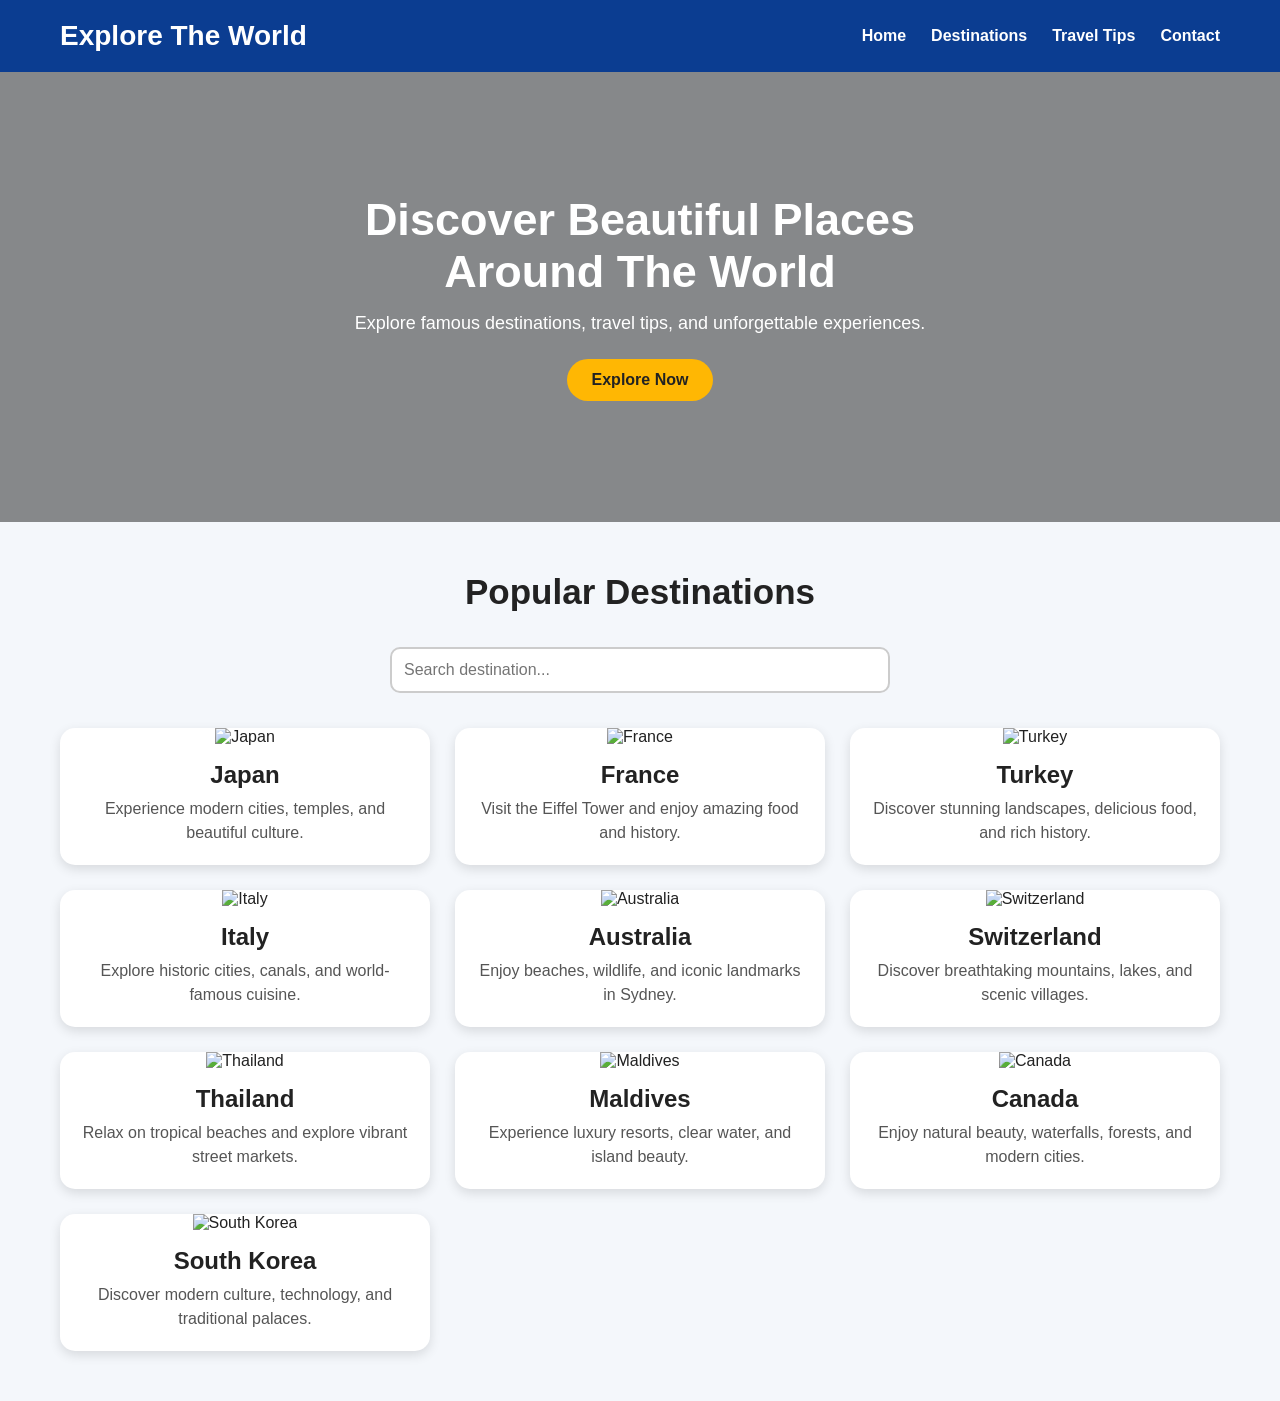
==== index.html @ 4c26094f "Initial website upload" ====
<!DOCTYPE html>
<html lang="en">

<head>
    <meta charset="UTF-8">
    <meta name="viewport" content="width=device-width, initial-scale=1.0">
    <title>Explore The World</title>

    <link rel="stylesheet" href="style.css">
</head>

<body>

    <!-- Navigation Bar -->
    <nav>
        <h1>Explore The World</h1>

        <ul>
            <li><a href="#">Home</a></li>
            <li><a href="#">Destinations</a></li>
            <li><a href="#">Travel Tips</a></li>
            <li><a href="#">Contact</a></li>
        </ul>
    </nav>

    <!-- Hero Section -->
    <section class="hero">

        <div class="hero-text">
            <h2>Discover Beautiful Places Around The World</h2>

            <p>
                Explore famous destinations, travel tips, and unforgettable experiences.
            </p>

            <button>Explore Now</button>
        </div>

    </section>

    <!-- Destination Section -->
    <section class="destinations">

        <h2>Popular Destinations</h2>
        <input type="text" id="searchInput" placeholder="Search destination...">

        <div class="cards">

            <!-- Japan -->
            <div class="card">
                <img src="images/japan.jpg" alt="Japan">

                <h3>Japan</h3>

                <p>Experience modern cities, temples, and beautiful culture.</p>
            </div>

            <!-- France -->
            <div class="card">
                <img src="images/france.jpg" alt="France">

                <h3>France</h3>

                <p>Visit the Eiffel Tower and enjoy amazing food and history.</p>
            </div>

            <!-- Turkey -->
            <div class="card">
                <img src="images/turkey.jpg" alt="Turkey">

                <h3>Turkey</h3>

                <p>Discover stunning landscapes, delicious food, and rich history.</p>
            </div>

            <!-- Italy -->
            <div class="card">
                <img src="images/italy.jpg" alt="Italy">

                <h3>Italy</h3>

                <p>Explore historic cities, canals, and world-famous cuisine.</p>
            </div>

            <!-- Australia -->
            <div class="card">
                <img src="images/australia.jpg" alt="Australia">

                <h3>Australia</h3>

                <p>Enjoy beaches, wildlife, and iconic landmarks in Sydney.</p>
            </div>

            <!-- Switzerland -->
            <div class="card">
                <img src="images/switzerland.jpg" alt="Switzerland">

                <h3>Switzerland</h3>

                <p>Discover breathtaking mountains, lakes, and scenic villages.</p>
            </div>

            <!-- Thailand -->
            <div class="card">
                <img src="images/thailand.jpg" alt="Thailand">

                <h3>Thailand</h3>

                <p>Relax on tropical beaches and explore vibrant street markets.</p>
            </div>

            <!-- Maldives -->
            <div class="card">
                <img src="images/maldives.jpg" alt="Maldives">

                <h3>Maldives</h3>

                <p>Experience luxury resorts, clear water, and island beauty.</p>
            </div>

            <!-- Canada -->
            <div class="card">
                <img src="images/canada.jpg" alt="Canada">

                <h3>Canada</h3>

                <p>Enjoy natural beauty, waterfalls, forests, and modern cities.</p>
            </div>

            <!-- South Korea -->
            <div class="card">
                <img src="images/southkorea.jpg" alt="South Korea">

                <h3>South Korea</h3>

                <p>Discover modern culture, technology, and traditional palaces.</p>
            </div>

        </div>

    </section>

    <script src="script.js"></script>

</body>

</html>
---- style.css ----
* {
    margin: 0;
    padding: 0;
    box-sizing: border-box;
    font-family: Arial, sans-serif;
}

body {
    background-color: #f4f7fb;
    color: #222;
}

nav {
    display: flex;
    justify-content: space-between;
    align-items: center;
    padding: 20px 60px;
    background-color: #0b3d91;
    color: white;
}

nav h1 {
    font-size: 28px;
}

nav ul {
    display: flex;
    list-style: none;
    gap: 25px;
}

nav a {
    color: white;
    text-decoration: none;
    font-weight: bold;
}

.hero {
    height: 450px;
    background: linear-gradient(rgba(0,0,0,0.45), rgba(0,0,0,0.45)), url("images/japan.jpg");
    background-size: cover;
    background-position: center;
    display: flex;
    align-items: center;
    justify-content: center;
    text-align: center;
}

.hero-text {
    color: white;
    max-width: 700px;
}

.hero-text h2 {
    font-size: 45px;
    margin-bottom: 15px;
}

.hero-text p {
    font-size: 18px;
    margin-bottom: 25px;
}

button {
    padding: 12px 25px;
    border: none;
    background-color: #ffb703;
    color: #222;
    font-size: 16px;
    font-weight: bold;
    border-radius: 25px;
    cursor: pointer;
}

.destinations {
    padding: 50px 60px;
    text-align: center;
}

.destinations h2 {
    font-size: 35px;
    margin-bottom: 35px;
}

.cards {
    display: grid;
    grid-template-columns: repeat(3, 1fr);
    gap: 25px;
}

.card {
    background-color: white;
    border-radius: 15px;
    overflow: hidden;
    box-shadow: 0 4px 12px rgba(0,0,0,0.12);
    transition: 0.3s;
}

.card:hover {
    transform: translateY(-8px);
}

.card img {
    width: 100%;
    height: 220px;
    object-fit: cover;
}

.card h3 {
    font-size: 24px;
    margin: 15px 0 8px;
}

.card p {
    padding: 0 18px 20px;
    line-height: 1.5;
    color: #555;
}

@media (max-width: 900px) {
    .cards {
        grid-template-columns: repeat(2, 1fr);
    }

    nav {
        padding: 20px 30px;
    }
}

@media (max-width: 600px) {
    nav {
        flex-direction: column;
        gap: 15px;
    }

    nav ul {
        flex-direction: column;
        text-align: center;
    }

    .cards {
        grid-template-columns: 1fr;
    }

    .hero-text h2 {
        font-size: 32px;
    }
}
#searchInput {
    width: 60%;
    max-width: 500px;
    padding: 12px;
    margin-bottom: 35px;
    border: 2px solid #ccc;
    border-radius: 10px;
    font-size: 16px;
}
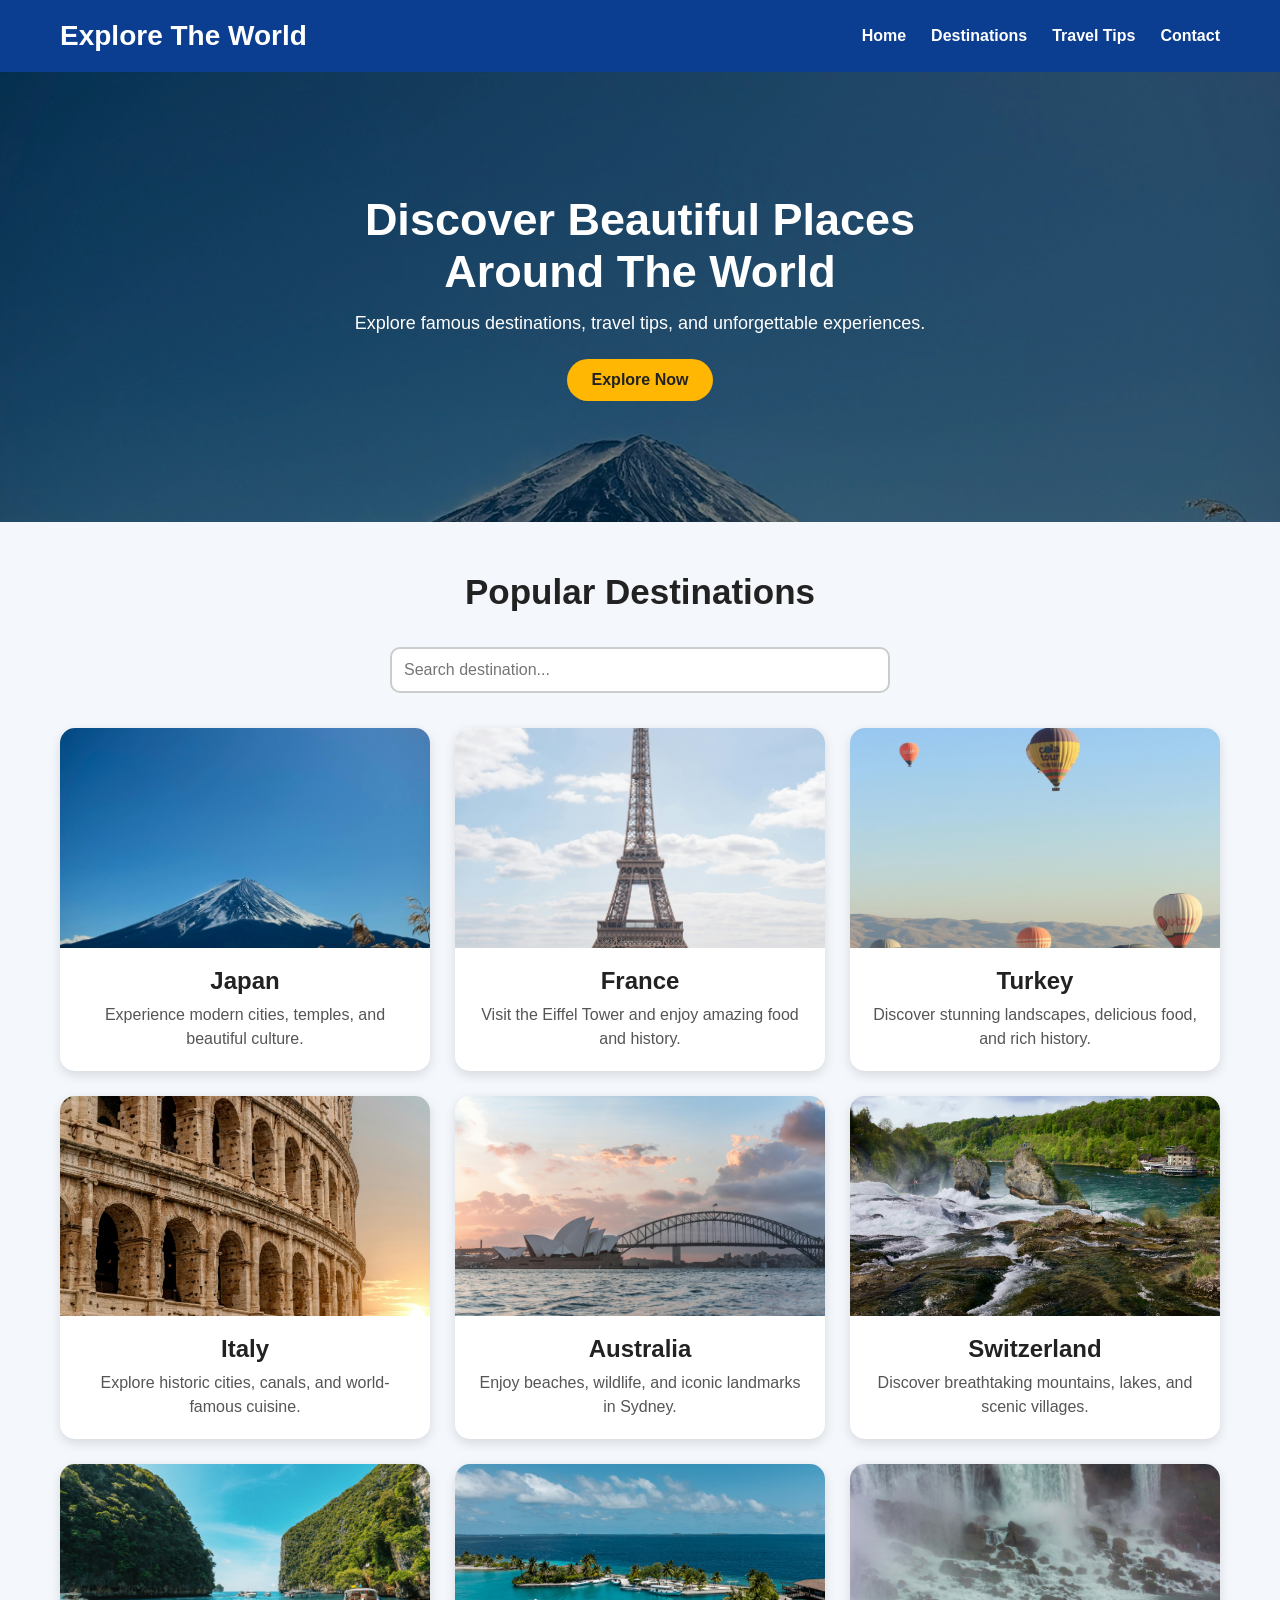
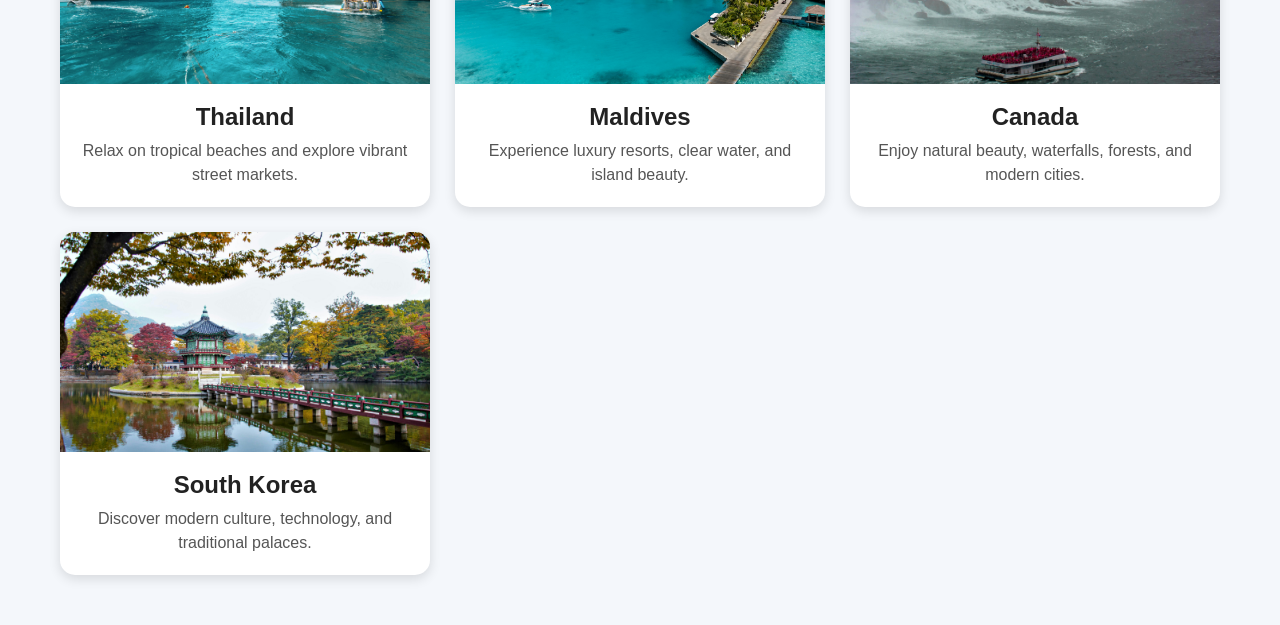
==== commit 0c1dd721: "Add files via upload" ====
--- a/index.html
+++ b/index.html
@@ -47,13 +47,15 @@
         <div class="cards">
 
             <!-- Japan -->
-            <div class="card">
-                <img src="images/japan.jpg" alt="Japan">
+           <a href="japan.html" class="card-link">
+    <div class="card">
+        <img src="images/japan.jpg" alt="Japan">
 
-                <h3>Japan</h3>
+        <h3>Japan</h3>
 
-                <p>Experience modern cities, temples, and beautiful culture.</p>
-            </div>
+        <p>Experience modern cities, temples, and beautiful culture.</p>
+    </div>
+</a>
 
             <!-- France -->
             <div class="card">
--- a/style.css
+++ b/style.css
@@ -155,3 +155,161 @@
     border-radius: 10px;
     font-size: 16px;
 }
+.card-link {
+    text-decoration: none;
+    color: inherit;
+}
+.country-hero {
+    height: 450px;
+    display: flex;
+    align-items: center;
+    justify-content: center;
+    text-align: center;
+    color: white;
+}
+
+.japan-hero {
+    background: linear-gradient(rgba(0,0,0,0.5), rgba(0,0,0,0.5)),
+    url("images/japan1.jpg");
+    background-size: cover;
+    background-position: center;
+}
+
+.country-hero-text h2 {
+    font-size: 50px;
+    margin-bottom: 15px;
+}
+
+.country-hero-text p {
+    font-size: 20px;
+}
+
+.quick-info {
+    display: flex;
+    justify-content: center;
+    gap: 20px;
+    padding: 50px;
+    flex-wrap: wrap;
+}
+
+.info-box {
+    background: white;
+    padding: 25px;
+    width: 250px;
+    border-radius: 15px;
+    box-shadow: 0 4px 10px rgba(0,0,0,0.1);
+    text-align: center;
+}
+
+.gallery-section {
+    padding: 50px;
+    text-align: center;
+}
+
+.gallery {
+    display: grid;
+    grid-template-columns: repeat(3, 1fr);
+    gap: 20px;
+    margin-top: 30px;
+}
+
+.gallery img {
+    width: 100%;
+    height: 250px;
+    object-fit: cover;
+    border-radius: 15px;
+    transition: 0.3s;
+}
+
+.gallery img:hover {
+    transform: scale(1.03);
+}
+
+.places-section {
+    padding: 50px;
+    text-align: center;
+}
+
+.place-cards {
+    display: grid;
+    grid-template-columns: repeat(2, 1fr);
+    gap: 25px;
+    margin-top: 30px;
+}
+
+.place-card {
+    background: white;
+    padding: 25px;
+    border-radius: 15px;
+    box-shadow: 0 4px 10px rgba(0,0,0,0.1);
+}
+
+.budget-section {
+    padding: 50px;
+    text-align: center;
+}
+
+.budget-box {
+    background: white;
+    max-width: 500px;
+    margin: auto;
+    padding: 30px;
+    border-radius: 15px;
+    box-shadow: 0 4px 10px rgba(0,0,0,0.1);
+}
+
+.budget-box input {
+    width: 100%;
+    padding: 12px;
+    margin: 10px 0 20px;
+    border-radius: 8px;
+    border: 1px solid #ccc;
+}
+
+.tips-section {
+    padding: 50px;
+}
+
+.tips-section ul {
+    max-width: 800px;
+    margin: auto;
+    line-height: 2;
+}
+
+footer {
+    background: #0b3d91;
+    color: white;
+    text-align: center;
+    padding: 20px;
+    margin-top: 40px;
+}
+.place-card {
+    background: white;
+    border-radius: 18px;
+    overflow: hidden;
+    box-shadow: 0 6px 18px rgba(0,0,0,0.15);
+    transition: 0.3s;
+    text-align: center;
+}
+
+.place-card:hover {
+    transform: translateY(-8px);
+}
+
+.place-card img {
+    width: 100%;
+    height: 220px;
+    object-fit: cover;
+}
+
+.place-card h3 {
+    font-size: 24px;
+    margin: 18px 0 8px;
+    color: #0b3d91;
+}
+
+.place-card p {
+    padding: 0 18px 22px;
+    color: #555;
+    line-height: 1.5;
+}
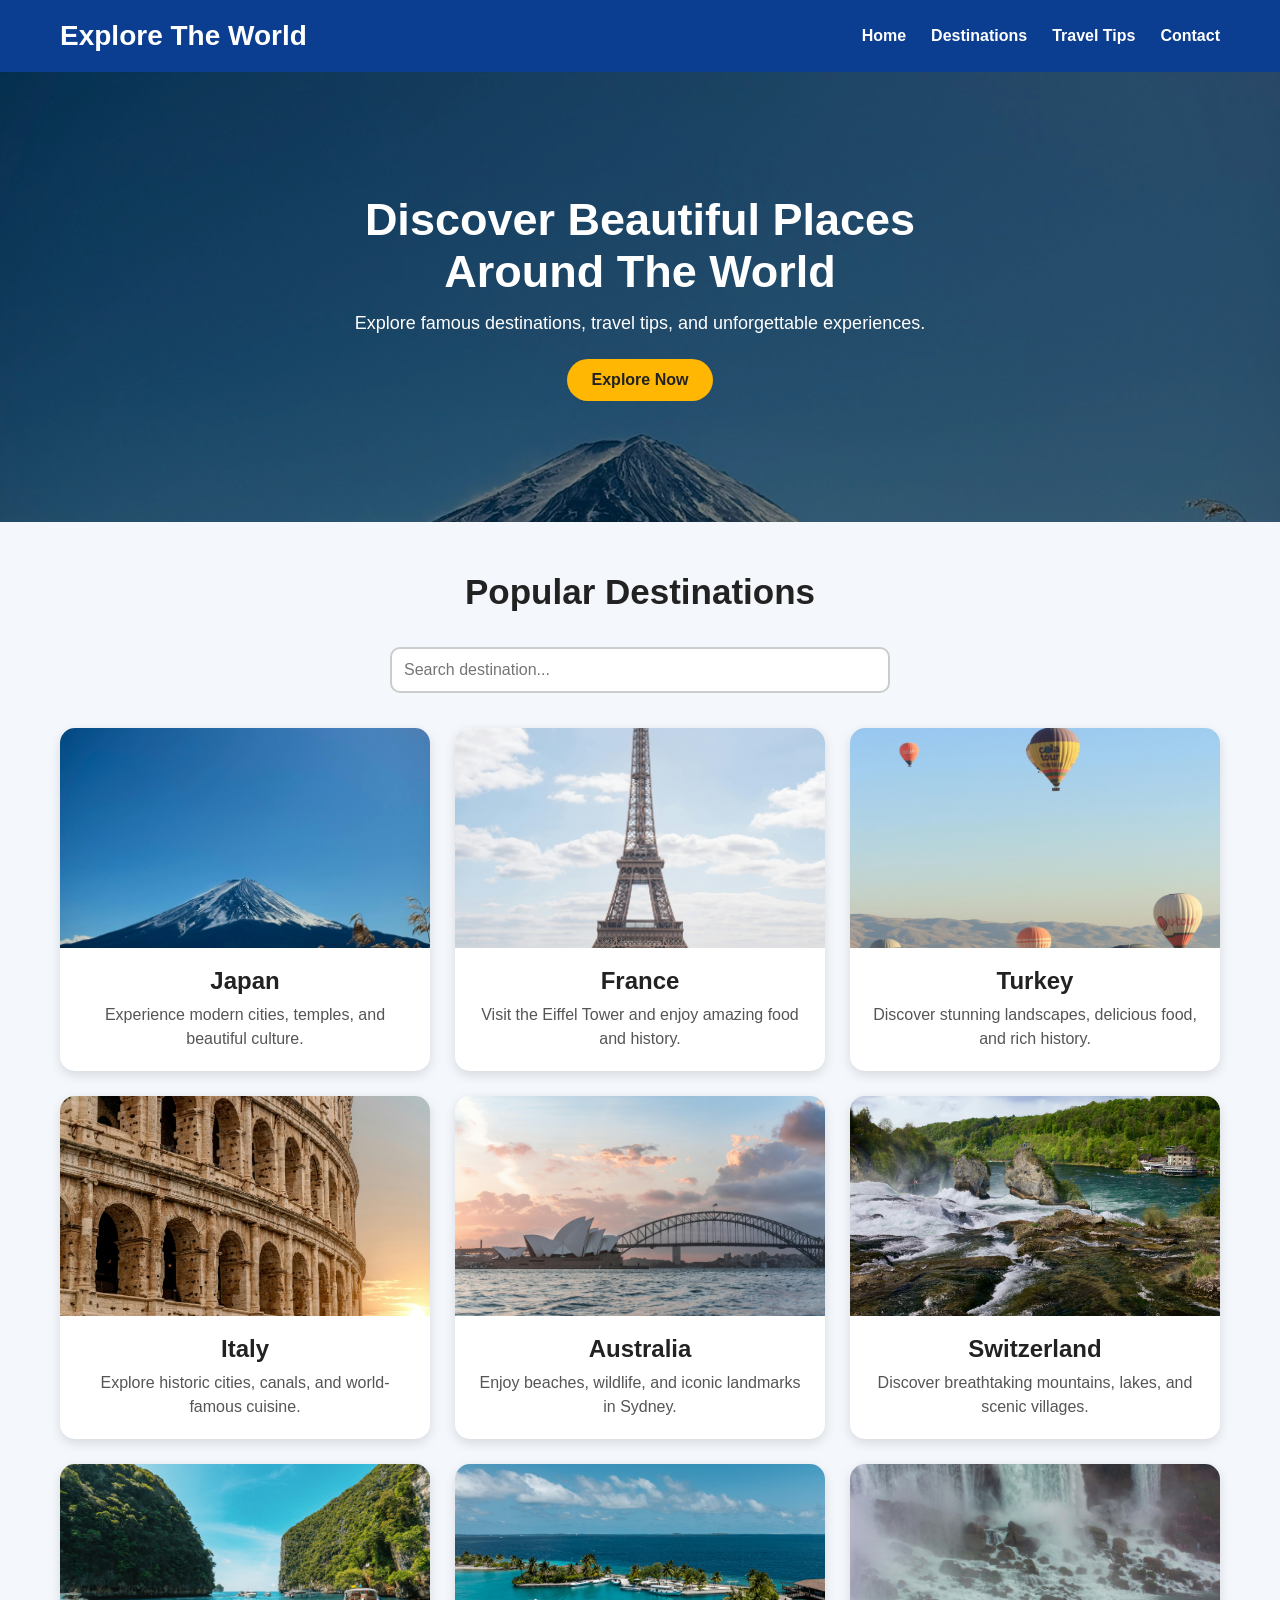
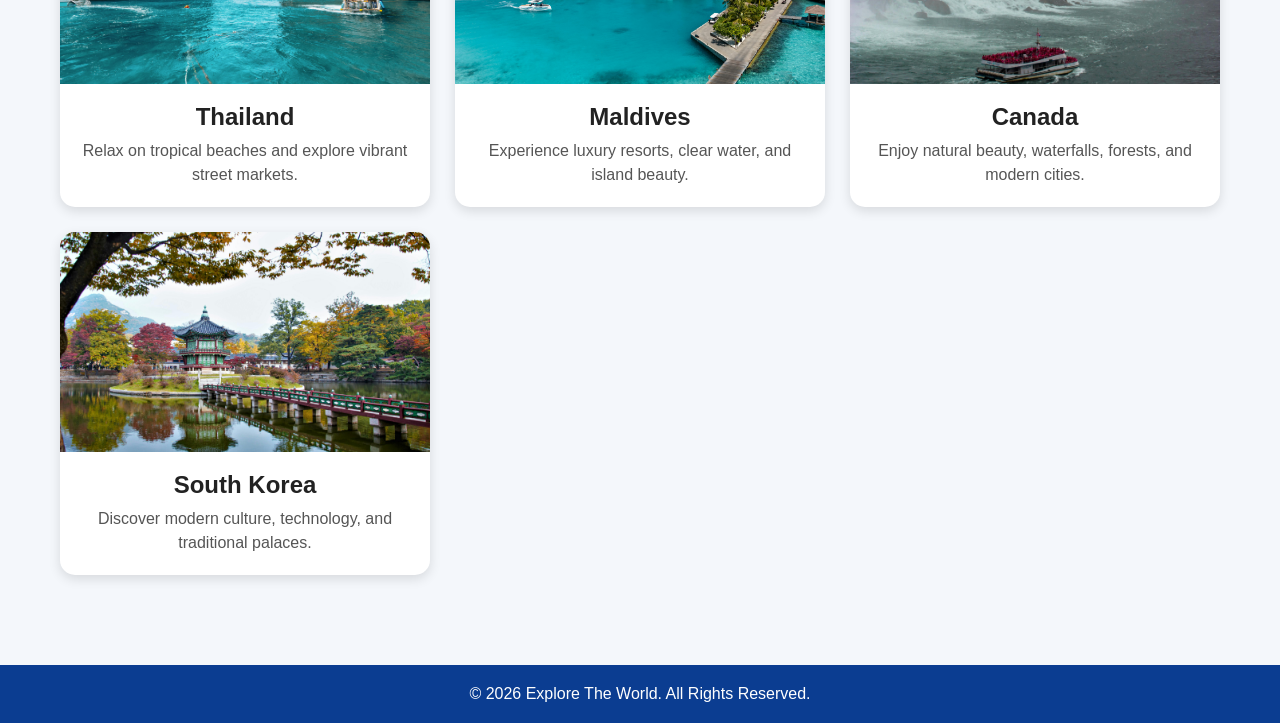
==== commit 3002994b: "Add files via upload Updated" ====
--- a/index.html
+++ b/index.html
@@ -143,6 +143,9 @@
     </section>
 
     <script src="script.js"></script>
+    <footer>
+    <p>© 2026 Explore The World. All Rights Reserved.</p>
+</footer>
 
 </body>
 
--- a/style.css
+++ b/style.css
@@ -312,4 +312,11 @@
     padding: 0 18px 22px;
     color: #555;
     line-height: 1.5;
+}
+footer {
+    background: #0b3d91;
+    color: white;
+    text-align: center;
+    padding: 20px;
+    margin-top: 40px;
 }
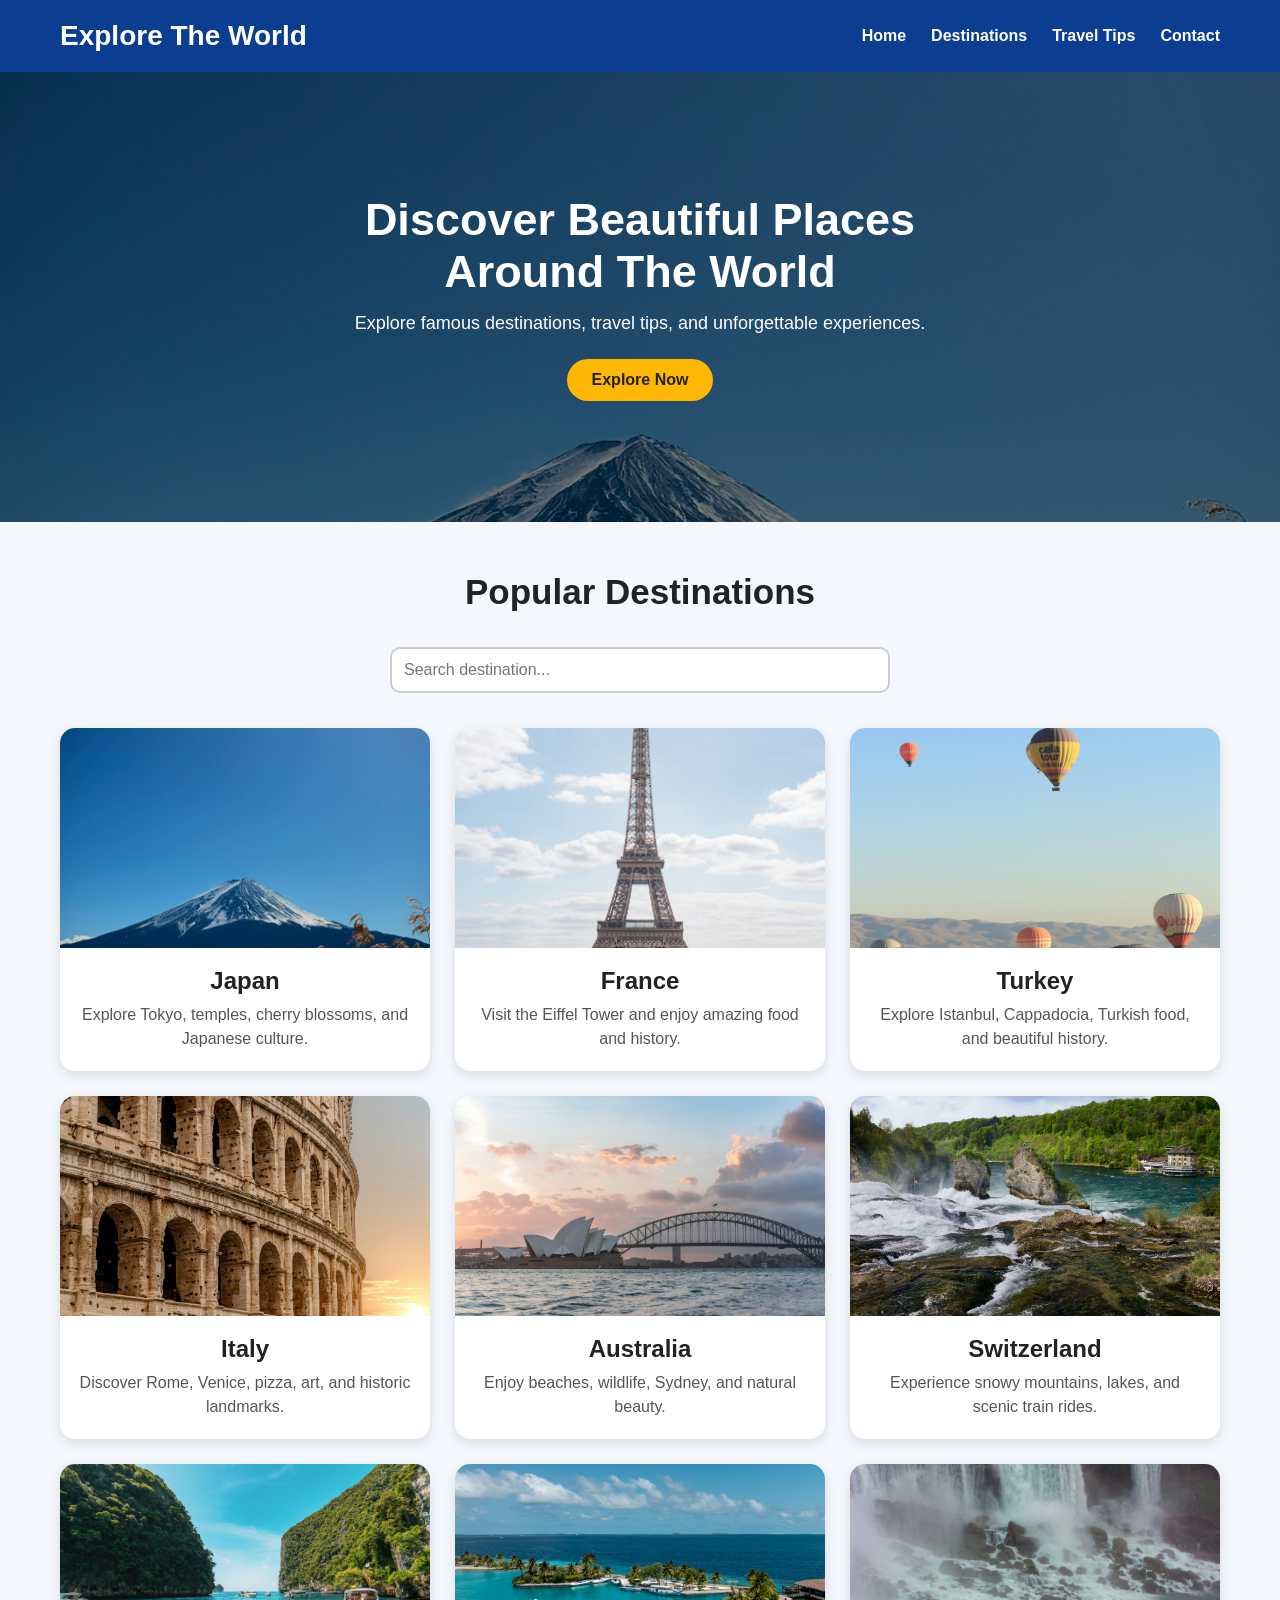
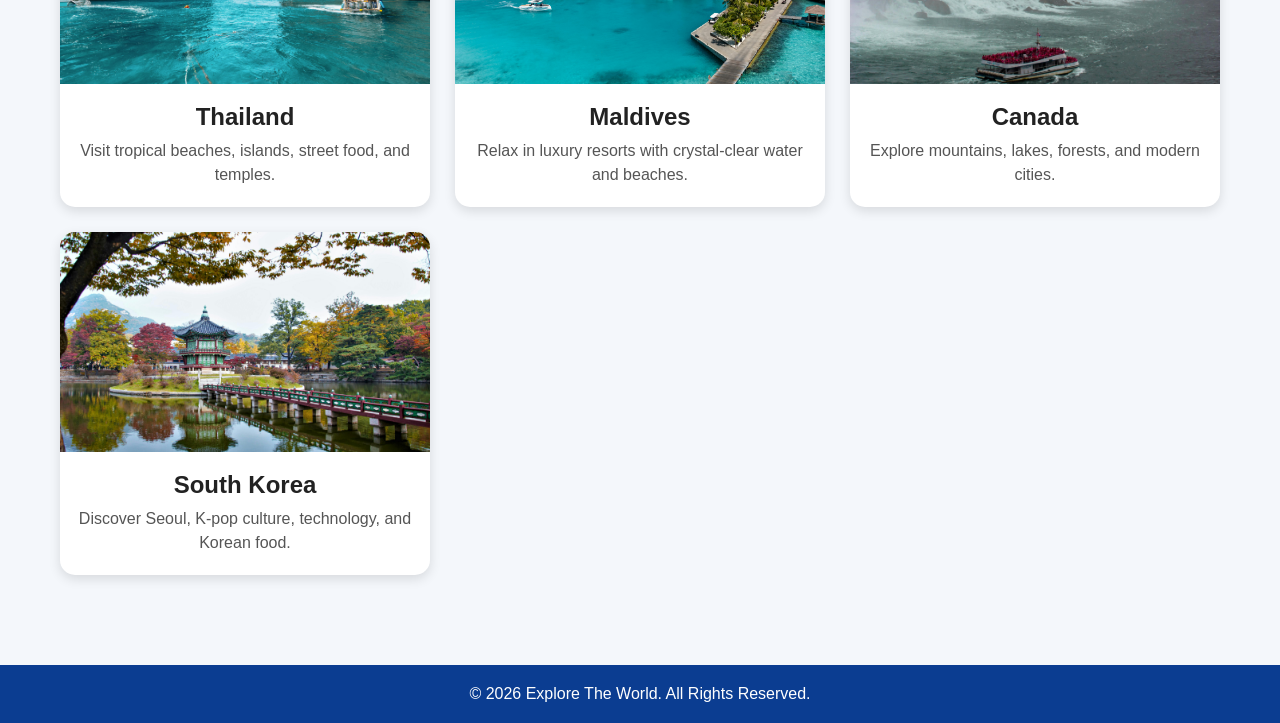
==== commit 282f1ffd: "Add files via upload Added" ====
--- a/index.html
+++ b/index.html
@@ -46,97 +46,114 @@
 
         <div class="cards">
 
-            <!-- Japan -->
-           <a href="japan.html" class="card-link">
+            <a href="japan.html" class="card-link">
     <div class="card">
         <img src="images/japan.jpg" alt="Japan">
 
         <h3>Japan</h3>
 
-        <p>Experience modern cities, temples, and beautiful culture.</p>
+        <p>Explore Tokyo, temples, cherry blossoms, and Japanese culture.</p>
     </div>
 </a>
 
-            <!-- France -->
-            <div class="card">
-                <img src="images/france.jpg" alt="France">
 
-                <h3>France</h3>
+<a href="france.html" class="card-link">
+    <div class="card">
+        <img src="images/france.jpg" alt="France">
 
-                <p>Visit the Eiffel Tower and enjoy amazing food and history.</p>
-            </div>
+        <h3>France</h3>
 
-            <!-- Turkey -->
-            <div class="card">
-                <img src="images/turkey.jpg" alt="Turkey">
+        <p>Visit the Eiffel Tower and enjoy amazing food and history.</p>
+    </div>
+</a>
 
-                <h3>Turkey</h3>
 
-                <p>Discover stunning landscapes, delicious food, and rich history.</p>
-            </div>
+<a href="turkey.html" class="card-link">
+    <div class="card">
+        <img src="images/turkey.jpg" alt="Turkey">
 
-            <!-- Italy -->
-            <div class="card">
-                <img src="images/italy.jpg" alt="Italy">
+        <h3>Turkey</h3>
 
-                <h3>Italy</h3>
+        <p>Explore Istanbul, Cappadocia, Turkish food, and beautiful history.</p>
+    </div>
+</a>
 
-                <p>Explore historic cities, canals, and world-famous cuisine.</p>
-            </div>
 
-            <!-- Australia -->
-            <div class="card">
-                <img src="images/australia.jpg" alt="Australia">
+<a href="italy.html" class="card-link">
+    <div class="card">
+        <img src="images/italy.jpg" alt="Italy">
 
-                <h3>Australia</h3>
+        <h3>Italy</h3>
 
-                <p>Enjoy beaches, wildlife, and iconic landmarks in Sydney.</p>
-            </div>
+        <p>Discover Rome, Venice, pizza, art, and historic landmarks.</p>
+    </div>
+</a>
 
-            <!-- Switzerland -->
-            <div class="card">
-                <img src="images/switzerland.jpg" alt="Switzerland">
 
-                <h3>Switzerland</h3>
+<a href="australia.html" class="card-link">
+    <div class="card">
+        <img src="images/australia.jpg" alt="Australia">
 
-                <p>Discover breathtaking mountains, lakes, and scenic villages.</p>
-            </div>
+        <h3>Australia</h3>
 
-            <!-- Thailand -->
-            <div class="card">
-                <img src="images/thailand.jpg" alt="Thailand">
+        <p>Enjoy beaches, wildlife, Sydney, and natural beauty.</p>
+    </div>
+</a>
 
-                <h3>Thailand</h3>
 
-                <p>Relax on tropical beaches and explore vibrant street markets.</p>
-            </div>
+<a href="switzerland.html" class="card-link">
+    <div class="card">
+        <img src="images/switzerland.jpg" alt="Switzerland">
 
-            <!-- Maldives -->
-            <div class="card">
-                <img src="images/maldives.jpg" alt="Maldives">
+        <h3>Switzerland</h3>
 
-                <h3>Maldives</h3>
+        <p>Experience snowy mountains, lakes, and scenic train rides.</p>
+    </div>
+</a>
 
-                <p>Experience luxury resorts, clear water, and island beauty.</p>
-            </div>
 
-            <!-- Canada -->
-            <div class="card">
-                <img src="images/canada.jpg" alt="Canada">
+<a href="thailand.html" class="card-link">
+    <div class="card">
+        <img src="images/thailand.jpg" alt="Thailand">
 
-                <h3>Canada</h3>
+        <h3>Thailand</h3>
 
-                <p>Enjoy natural beauty, waterfalls, forests, and modern cities.</p>
-            </div>
+        <p>Visit tropical beaches, islands, street food, and temples.</p>
+    </div>
+</a>
 
-            <!-- South Korea -->
-            <div class="card">
-                <img src="images/southkorea.jpg" alt="South Korea">
 
-                <h3>South Korea</h3>
+<a href="maldives.html" class="card-link">
+    <div class="card">
+        <img src="images/maldives.jpg" alt="Maldives">
 
-                <p>Discover modern culture, technology, and traditional palaces.</p>
-            </div>
+        <h3>Maldives</h3>
+
+        <p>Relax in luxury resorts with crystal-clear water and beaches.</p>
+    </div>
+</a>
+
+
+<a href="canada.html" class="card-link">
+    <div class="card">
+        <img src="images/canada.jpg" alt="Canada">
+
+        <h3>Canada</h3>
+
+        <p>Explore mountains, lakes, forests, and modern cities.</p>
+    </div>
+</a>
+
+
+<a href="southkorea.html" class="card-link">
+    <div class="card">
+        <img src="images/southkorea.jpg" alt="South Korea">
+
+        <h3>South Korea</h3>
+
+        <p>Discover Seoul, K-pop culture, technology, and Korean food.</p>
+    </div>
+</a>
 
         </div>
 
--- a/style.css
+++ b/style.css
@@ -319,4 +319,109 @@
     text-align: center;
     padding: 20px;
     margin-top: 40px;
+}
+.quick-info {
+    background: linear-gradient(135deg, #fceabb, #f8b500);
+}
+
+.info-box h3 {
+    color: #0b3d91;
+}
+
+.places-section {
+    background: #f4f7fb;
+}
+
+.places-section h2,
+.gallery-section h2,
+.budget-section h2,
+.tips-section h2 {
+    color: #0b3d91;
+    margin-bottom: 25px;
+}
+
+.budget-box button {
+    margin-top: 10px;
+    background: #0b3d91;
+    color: white;
+}
+
+.budget-box button:hover {
+    background: #ffb703;
+    color: #222;
+}
+
+#totalCost {
+    margin-top: 20px;
+    color: #0b3d91;
+}
+
+.tips-section {
+    background: white;
+    border-radius: 20px;
+    margin: 40px 60px;
+    box-shadow: 0 6px 18px rgba(0,0,0,0.12);
+}
+
+.tips-section li {
+    font-size: 18px;
+    margin-bottom: 10px;
+}
+.card-link {
+    text-decoration: none;
+    color: inherit;
+}
+.france-hero {
+    background: linear-gradient(rgba(0,0,0,0.5), rgba(0,0,0,0.5)),
+    url("images/france.jpg");
+    background-size: cover;
+    background-position: center;
+}
+.italy-hero {
+    background: linear-gradient(rgba(0,0,0,0.5), rgba(0,0,0,0.5)),
+    url("images/italy4.jpg");
+    background-size: cover;
+    background-position: center;
+}
+.australia-hero {
+    background: linear-gradient(rgba(0,0,0,0.5), rgba(0,0,0,0.5)),
+    url("images/australia1.jpg");
+    background-size: cover;
+    background-position: center;
+}
+.canada-hero {
+    background: linear-gradient(rgba(0,0,0,0.5), rgba(0,0,0,0.5)),
+    url("images/canada5.jpg");
+    background-size: cover;
+    background-position: center;
+}
+.maldives-hero {
+    background: linear-gradient(rgba(0,0,0,0.5), rgba(0,0,0,0.5)),
+    url("images/maldives.jpg");
+    background-size: cover;
+    background-position: center;
+}
+.southkorea-hero {
+    background: linear-gradient(rgba(0,0,0,0.5), rgba(0,0,0,0.5)),
+    url("images/southkorea2.jpg");
+    background-size: cover;
+    background-position: center;
+}
+.switzerland-hero {
+    background: linear-gradient(rgba(0,0,0,0.5), rgba(0,0,0,0.5)),
+    url("images/switzerland4.jpg");
+    background-size: cover;
+    background-position: center;
+}
+.thailand-hero {
+    background: linear-gradient(rgba(0,0,0,0.5), rgba(0,0,0,0.5)),
+    url("images/thailand2.jpg");
+    background-size: cover;
+    background-position: center;
+}
+.turkey-hero {
+    background: linear-gradient(rgba(0,0,0,0.5), rgba(0,0,0,0.5)),
+    url("images/turkey2.jpg");
+    background-size: cover;
+    background-position: center;
 }
